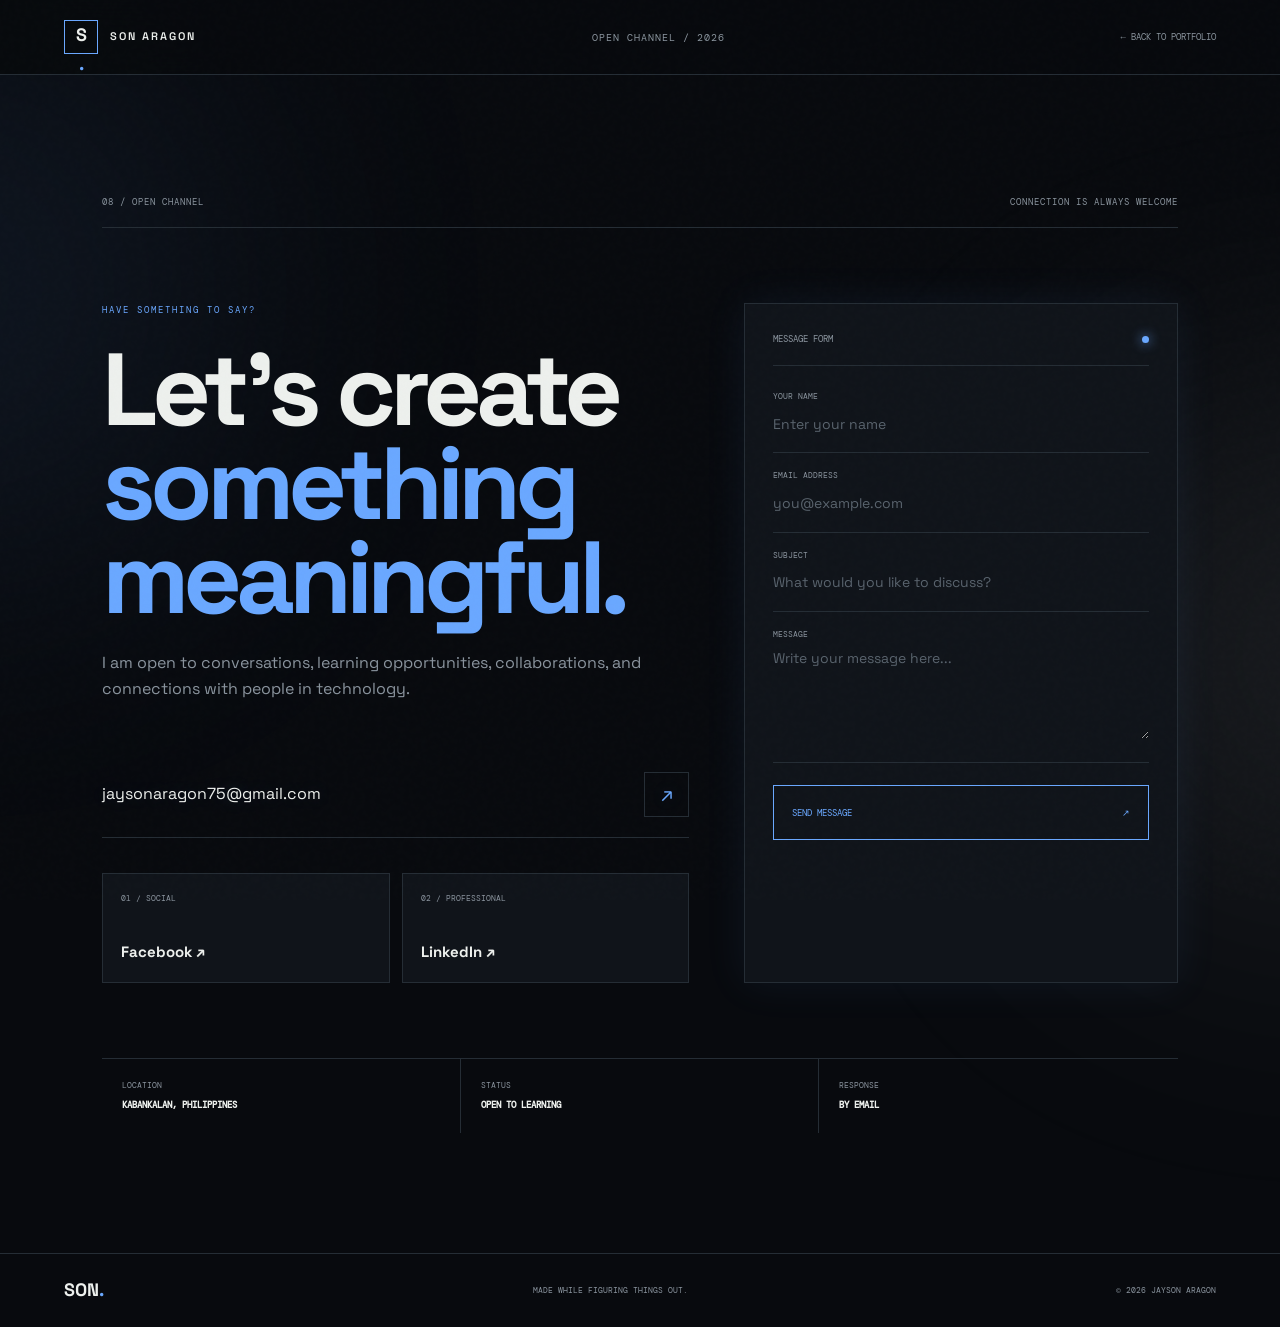
==== contack.html @ c33ff7e8 "adding contact file" ====
<!DOCTYPE html>
<html lang="en">
<head>
    <meta charset="UTF-8">
    <meta name="viewport" content="width=device-width, initial-scale=1.0">
    <meta name="theme-color" content="#080a0e">
    <meta name="description" content="Contact Jayson Aragon, a second-year BSIT student and aspiring developer.">
    <title>Contact Jayson Aragon</title>

    <link rel="stylesheet" href="assets/style.css">

    <link rel="preconnect" href="https://fonts.googleapis.com">
    <link rel="preconnect" href="https://fonts.gstatic.com" crossorigin>
    <link href="https://fonts.googleapis.com/css2?family=DM+Mono:wght@400;500&family=Space+Grotesk:wght@400;500;600;700&display=swap" rel="stylesheet">
</head>
<body>
    <div class="ambient ambient-a"></div>
    <div class="ambient ambient-b"></div>
    <div class="noise"></div>

    <header class="navigation">
        <a href="index.html" class="brand">
            <span class="brand-mark">S<span>.</span></span>
            <span class="brand-name">SON ARAGON</span>
        </a>

        <span class="nav-center">OPEN CHANNEL / 2026</span>

        <a href="index.html" class="back-link mono">← BACK TO PORTFOLIO</a>
    </header>

    <main>
        <section class="contact-page section-pad">
            <div class="contact-top mono">
                <span>08 / OPEN CHANNEL</span>
                <span>CONNECTION IS ALWAYS WELCOME</span>
            </div>

            <div class="contact-page-layout">
                <div class="contact-page-main">
                    <p class="mono contact-overline">HAVE SOMETHING TO SAY?</p>
                    <h1>Let's create<br><span>something meaningful.</span></h1>
                    <p class="contact-page-copy">
                        I am open to conversations, learning opportunities,
                        collaborations, and connections with people in technology.
                    </p>

                    <a href="mailto:jaysonaragon75@gmail.com" class="contact-cta">
                        <span>jaysonaragon75@gmail.com</span>
                        <span class="cta-arrow">↗</span>
                    </a>

                    <div class="contact-page-socials">
                        <a href="https://www.facebook.com/share/1QeDowEwrx/" target="_blank" rel="noopener noreferrer">
                            <span class="mono">01 / SOCIAL</span>
                            <strong>Facebook ↗</strong>
                        </a>
                        <a href="https://www.linkedin.com/in/jayson-aragon-613527451/" target="_blank" rel="noopener noreferrer">
                            <span class="mono">02 / PROFESSIONAL</span>
                            <strong>LinkedIn ↗</strong>
                        </a>
                    </div>
                </div>

                <form class="contact-form" action="mailto:jaysonaragon75@gmail.com" method="post" enctype="text/plain">
                    <div class="form-heading mono">
                        <span>MESSAGE FORM</span>
                        <span class="record-dot"></span>
                    </div>

                    <label>
                        <span class="mono">YOUR NAME</span>
                        <input type="text" name="name" placeholder="Enter your name" required>
                    </label>

                    <label>
                        <span class="mono">EMAIL ADDRESS</span>
                        <input type="email" name="email" placeholder="you@example.com" required>
                    </label>

                    <label>
                        <span class="mono">SUBJECT</span>
                        <input type="text" name="subject" placeholder="What would you like to discuss?">
                    </label>

                    <label>
                        <span class="mono">MESSAGE</span>
                        <textarea name="message" rows="5" placeholder="Write your message here..." required></textarea>
                    </label>

                    <button type="submit" class="form-submit">
                        <span>SEND MESSAGE</span>
                        <span>↗</span>
                    </button>
                </form>
            </div>

            <div class="contact-page-meta mono">
                <div>
                    <span>LOCATION</span>
                    <strong>KABANKALAN, PHILIPPINES</strong>
                </div>
                <div>
                    <span>STATUS</span>
                    <strong>OPEN TO LEARNING</strong>
                </div>
                <div>
                    <span>RESPONSE</span>
                    <strong>BY EMAIL</strong>
                </div>
            </div>
        </section>
    </main>

    <footer class="footer">
        <div class="footer-inner mono">
            <a href="index.html" class="footer-brand">SON<span>.</span></a>
            <span>MADE WHILE FIGURING THINGS OUT.</span>
            <span>© 2026 JAYSON ARAGON</span>
        </div>
    </footer>
</body>
</html>
---- assets/style.css ----
/* ==============================================
   SON / DIGITAL IDENTITY
   Unique editorial tech portfolio
================================================ */

:root {
    --bg: #080a0e;
    --surface: #10141a;
    --surface-2: #151b22;
    --white: #edf0ed;
    --muted: #8a949e;
    --line: #252d35;
    --accent: #6aa8ff;
    --blue: #edf0ed;
    --font: "Space Grotesk", sans-serif;
    --mono: "DM Mono", monospace;
}

* {
    margin: 0;
    padding: 0;
    box-sizing: border-box;
}

html {
    scroll-behavior: smooth;
    scroll-padding-top: 80px;
}

body {
    background: var(--bg);
    color: var(--white);
    font-family: var(--font);
    overflow-x: hidden;
    line-height: 1.6;
}

a {
    color: inherit;
    text-decoration: none;
}

img {
    display: block;
    width: 100%;
}

.mono {
    font-family: var(--mono);
}

::selection {
    background: var(--accent);
    color: var(--bg);
}

/* BACKGROUND */

.ambient {
    position: fixed;
    width: 400px;
    height: 400px;
    border-radius: 50%;
    filter: blur(150px);
    pointer-events: none;
    z-index: -2;
    opacity: .12;
    animation: ambient-drift 10s ease-in-out infinite alternate;
}

.ambient-a {
    background: var(--accent);
    top: 10%;
    left: -250px;
    box-shadow: 0 0 220px var(--accent);
}

.ambient-b {
    background: var(--blue);
    bottom: 5%;
    right: -250px;
    animation-delay: -5s;
    box-shadow: 0 0 220px var(--blue);
}

.noise {
    position: fixed;
    inset: 0;
    z-index: 100;
    pointer-events: none;
    opacity: .025;
    background-image: url("data:image/svg+xml,%3Csvg viewBox='0 0 180 180' xmlns='http://www.w3.org/2000/svg'%3E%3Cfilter id='n'%3E%3CfeTurbulence type='fractalNoise' baseFrequency='.9' numOctaves='3' stitchTiles='stitch'/%3E%3C/filter%3E%3Crect width='100%25' height='100%25' filter='url(%23n)' opacity='.6'/%3E%3C/svg%3E");
}

/* NAVIGATION */

.navigation {
    height: 75px;
    padding: 0 5%;
    display: flex;
    align-items: center;
    justify-content: space-between;
    border-bottom: 1px solid var(--line);
    position: sticky;
    top: 0;
    z-index: 50;
    background: rgba(8, 10, 14, .92);
    backdrop-filter: blur(18px);
}

.brand {
    display: flex;
    align-items: center;
    gap: 12px;
}

.brand-mark {
    width: 34px;
    height: 34px;
    border: 1px solid var(--accent);
    display: grid;
    place-items: center;
    font-weight: 700;
    font-size: 18px;
}

.brand-mark span,
.footer-brand span {
    color: var(--accent);
}

.brand-name {
    font-size: 11px;
    letter-spacing: 2px;
    font-weight: 600;
}

.nav-center {
    font: 10px var(--mono);
    letter-spacing: 1px;
    color: var(--muted);
}

#nav-toggle {
    display: none;
}

.menu-button {
    display: flex;
    align-items: center;
    gap: 12px;
    cursor: pointer;
    font: 10px var(--mono);
    letter-spacing: 1px;
}

.menu-lines {
    display: flex;
    flex-direction: column;
    gap: 5px;
}

.menu-lines i {
    display: block;
    width: 23px;
    height: 1px;
    background: var(--accent);
}

.menu {
    position: absolute;
    top: 74px;
    right: 5%;
    width: 240px;
    background: var(--surface);
    border: 1px solid var(--line);
    padding: 12px;
    display: flex;
    flex-direction: column;
    opacity: 0;
    visibility: hidden;
    transform: translateY(-10px);
    transition: .3s;
}

#nav-toggle:checked ~ .menu {
    opacity: 1;
    visibility: visible;
    transform: translateY(0);
}

.menu a {
    padding: 14px 10px;
    border-bottom: 1px solid var(--line);
    font-size: 13px;
    transition: .2s;
}

.menu a:last-child {
    border-bottom: 0;
}

.menu a:hover {
    color: var(--accent);
    padding-left: 18px;
}

.menu a span {
    font: 10px var(--mono);
    color: var(--accent);
    margin-right: 15px;
}

/* HERO */

.hero {
    padding: 50px 5% 25px;
    min-height: 750px;
    position: relative;
}

.hero-meta,
.hero-footer,
.section-top {
    display: flex;
    align-items: center;
    justify-content: space-between;
    color: var(--muted);
    font-size: 9px;
    letter-spacing: 1.4px;
}

.hero-meta span:last-child {
    color: var(--accent);
}

.hero-title-wrap {
    margin-top: 90px;
}

.hero-overline {
    font: 10px var(--mono);
    letter-spacing: 2px;
    color: var(--accent);
    margin-bottom: 25px;
}

.hero h1 {
    font-size: clamp(85px, 15vw, 205px);
    font-weight: 600;
    letter-spacing: -.105em;
    line-height: .76;
}

.hero h1 .surname {
    display: block;
    padding-left: 12%;
    color: #737d86;
}

.title-dot {
    color: var(--accent);
}

.hero-bottom-line {
    display: flex;
    align-items: flex-end;
    justify-content: space-between;
    margin-top: 45px;
    padding-left: 12%;
}

.hero-description {
    font-size: clamp(16px, 2vw, 23px);
    line-height: 1.5;
}

.hero-description span {
    color: var(--muted);
}

.explore-link {
    display: flex;
    align-items: center;
    gap: 12px;
    font: 9px var(--mono);
    letter-spacing: 1px;
    margin-right: 7%;
    transition: .3s;
}

.explore-link:hover {
    color: var(--accent);
}

.explore-circle {
    width: 45px;
    height: 45px;
    display: grid;
    place-items: center;
    border: 1px solid var(--accent);
    border-radius: 50%;
    color: var(--accent);
    font-size: 20px;
    transition: .3s;
    box-shadow: 0 0 18px rgba(106, 168, 255, .25);
}

.explore-link:hover .explore-circle {
    background: var(--accent);
    color: var(--bg);
    transform: rotate(45deg);
}

/* IDENTITY VISUAL */

.identity-layout {
    display: grid;
    grid-template-columns: 1.3fr .7fr;
    gap: 18px;
    margin-top: 85px;
}

.identity-image {
    height: 470px;
    position: relative;
    overflow: hidden;
    background: #171e24;
}

.identity-image img {
    width: 100%;
    height: 100%;
    object-fit: contain;
    object-position: 50% 50%;
    background: #171e24;
    filter: grayscale(100%);
    transition: .8s;
}

.identity-image:hover img {
    filter: grayscale(30%);
    transform: scale(1.03);
}

.image-overlay {
    position: absolute;
    inset: 0;
    background: linear-gradient(0deg, rgba(8, 10, 14, .55), transparent 50%);
    pointer-events: none;
}

.image-index {
    position: absolute;
    left: 20px;
    bottom: 20px;
    font-size: 9px;
    color: var(--accent);
}

.identity-side {
    position: relative;
    display: flex;
    flex-direction: column;
    justify-content: center;
    padding: 20px 30px;
    border: 1px solid var(--line);
    background: var(--surface);
    box-shadow: inset 0 0 60px rgba(106, 168, 255, .025), 0 0 35px rgba(106, 168, 255, .08);
}

.vertical-label {
    position: absolute;
    left: 10px;
    top: 50%;
    transform: translateY(-50%) rotate(180deg);
    writing-mode: vertical-rl;
    color: #4e5862;
    font-size: 8px;
    letter-spacing: 2px;
}

.identity-card {
    margin-left: 25px;
}

.identity-card-header,
.identity-card-footer {
    display: flex;
    justify-content: space-between;
    color: var(--muted);
    font-size: 9px;
    letter-spacing: 1px;
}

.record-dot {
    width: 7px;
    height: 7px;
    background: var(--accent);
    border-radius: 50%;
    box-shadow: 0 0 12px var(--accent);
}

.identity-card h2 {
    font-size: 75px;
    letter-spacing: -6px;
    line-height: 1;
    margin-top: 45px;
}

.identity-card h2 span {
    color: var(--accent);
}

.identity-fullname {
    font-size: 12px;
    color: var(--muted);
    margin-top: 5px;
}

.profile-badges {
    display: flex;
    flex-wrap: wrap;
    gap: 7px;
    margin-top: 18px;
}

.profile-badges span {
    display: inline-flex;
    align-items: center;
    gap: 7px;
    min-height: 25px;
    border: 1px solid var(--line);
    padding: 5px 8px;
    color: var(--muted);
    font-size: 8px;
}

.profile-badges span:first-child {
    color: var(--accent);
    border-color: rgba(106, 168, 255, .35);
}

.profile-badges i {
    width: 5px;
    height: 5px;
    border-radius: 50%;
    background: var(--accent);
    box-shadow: 0 0 9px var(--accent);
}

.identity-divider {
    height: 1px;
    background: var(--line);
    margin: 30px 0;
}

.identity-data {
    display: grid;
    gap: 18px;
}

.identity-data div {
    display: flex;
    flex-direction: column;
    gap: 5px;
}

.identity-data span {
    font-size: 9px;
    color: var(--muted);
}

.identity-data strong {
    font-size: 10px;
    color: var(--white);
    font-weight: 400;
}

.identity-card-footer {
    border-top: 1px solid var(--line);
    padding-top: 15px;
    margin-top: 30px;
    font-size: 8px;
}

.side-caption {
    position: absolute;
    bottom: 15px;
    right: 15px;
    color: #4e5862;
    font-size: 8px;
}

/* HERO FOOTER */

.hero-footer {
    margin-top: 25px;
    font-size: 8px;
}

.scroll-track {
    width: 100px;
    height: 1px;
    background: var(--line);
    position: relative;
}

.scroll-track i {
    position: absolute;
    width: 30%;
    height: 1px;
    background: var(--accent);
    animation: scan 3s infinite alternate;
}

/* MARQUEE */

.marquee {
    overflow: hidden;
    background: var(--accent);
    color: var(--bg);
    padding: 16px 0;
    transform: rotate(-1deg) scale(1.02);
    margin: 40px 0;
}

.marquee-track {
    white-space: nowrap;
    font-size: 12px;
    font-weight: 500;
    letter-spacing: 2px;
    animation: marquee 30s linear infinite;
}

.marquee-track b {
    padding: 0 35px;
}

/* SECTION GLOBAL */

.section-pad {
    padding: 120px 8%;
}

.section-top {
    border-bottom: 1px solid var(--line);
    padding-bottom: 18px;
    margin-bottom: 70px;
}

/* ABOUT */

.about-layout {
    display: grid;
    grid-template-columns: 1fr 1fr;
    gap: 90px;
}

.mini-label {
    font: 9px var(--mono);
    color: var(--accent);
    letter-spacing: 1.5px;
    margin-bottom: 30px;
}

.about-heading h2 {
    font-size: clamp(45px, 6vw, 85px);
    line-height: .98;
    letter-spacing: -4px;
    font-weight: 500;
}

.about-heading h2 span {
    color: var(--accent);
}

.about-content {
    padding-top: 10px;
}

.about-big {
    font-size: 22px;
    line-height: 1.5;
    margin-bottom: 25px;
}

.about-content > p:not(.about-big) {
    font-size: 13px;
    color: var(--muted);
    margin-bottom: 17px;
}

.about-facts {
    margin-top: 45px;
    border-top: 1px solid var(--line);
    display: grid;
    grid-template-columns: 1fr 1fr;
}

.fact {
    padding: 17px 0;
    border-bottom: 1px solid var(--line);
}

.fact:nth-child(odd) {
    padding-right: 15px;
}

.fact span {
    display: block;
    color: var(--muted);
    font-size: 9px;
    margin-bottom: 7px;
}

.fact strong {
    font-size: 12px;
    font-weight: 500;
}

.academic-focus {
    display: grid;
    grid-template-columns: 1fr 1fr;
    gap: 12px;
    margin-top: 22px;
}

.academic-focus div {
    min-height: 82px;
    display: flex;
    flex-direction: column;
    justify-content: space-between;
    border: 1px solid var(--line);
    background: rgba(106, 168, 255, .025);
    padding: 16px;
}

.academic-focus span {
    color: var(--muted);
    font-size: 8px;
}

.academic-focus strong {
    color: var(--accent);
    font-size: 9px;
    line-height: 1.6;
}

/* SKILLS */

.skills {
    background: #0d1116;
    border-block: 1px solid var(--line);
}

.skills-intro {
    display: flex;
    align-items: flex-end;
    justify-content: space-between;
    margin-bottom: 65px;
}

.skills-intro h2 {
    font-size: clamp(45px, 6vw, 85px);
    line-height: .95;
    letter-spacing: -4px;
}

.skills-intro h2 span {
    color: var(--accent);
}

.skills-intro > p {
    color: var(--muted);
    font-size: 12px;
    text-align: right;
}

.skill-list {
    border-top: 1px solid var(--line);
}

.skill-row {
    display: grid;
    grid-template-columns: 60px 1fr 200px 30px;
    align-items: center;
    padding: 25px 5px;
    border-bottom: 1px solid var(--line);
    transition: .3s;
}

.skill-row:hover {
    background: rgba(198, 255, 77, .03);
    padding-left: 20px;
    padding-right: 20px;
}

.skill-no,
.skill-type {
    font-size: 9px;
    color: var(--muted);
}

.skill-row h3 {
    font-size: 30px;
    font-weight: 500;
    letter-spacing: -1px;
}

.skill-symbol {
    color: var(--accent);
    font-size: 18px;
    text-align: right;
    transition: .3s;
}

.skill-row:hover .skill-symbol {
    transform: rotate(45deg);
}

.tool-strip {
    margin-top: 60px;
}

.tool-title {
    display: block;
    color: var(--muted);
    font-size: 9px;
    margin-bottom: 20px;
}

.tool-chips {
    display: flex;
    flex-wrap: wrap;
    gap: 8px;
}

.tool-chips span {
    border: 1px solid var(--line);
    padding: 11px 16px;
    font: 9px var(--mono);
    color: #b3bdc6;
    transition: .2s;
}

.tool-chips span:hover {
    color: var(--accent);
    border-color: var(--accent);
}

/* INTERESTS */

.interests-heading {
    font-size: clamp(45px, 6vw, 80px);
    letter-spacing: -4px;
    line-height: .98;
    margin-bottom: 65px;
}

.interests-heading span {
    color: #69747e;
}

.interests-layout {
    display: grid;
    grid-template-columns: 1fr 1fr;
    gap: 20px;
}

.interest-feature {
    border: 1px solid var(--line);
    background: var(--surface);
    padding: 20px;
}

.feature-no,
.interest-no {
    color: var(--muted);
    font-size: 9px;
}

.feature-graphic {
    height: 310px;
    display: flex;
    flex-direction: column;
    align-items: center;
    justify-content: center;
    margin: 20px 0;
    position: relative;
    overflow: hidden;
}

.graphic-book {
    background: #171d1c;
}

.graphic-book::before,
.graphic-book::after {
    content: "";
    position: absolute;
    width: 180px;
    height: 250px;
    border: 1px solid rgba(198, 255, 77, .2);
    transform: rotate(25deg);
}

.graphic-book::after {
    transform: rotate(-25deg);
}

.graphic-big {
    font-size: 65px;
    font-weight: 700;
    letter-spacing: -5px;
    color: var(--accent);
    z-index: 1;
}

.graphic-small {
    font-size: 8px;
    letter-spacing: 2px;
    z-index: 1;
    margin-top: 5px;
}

.interest-feature-info h3 {
    font-size: 24px;
    margin-bottom: 5px;
}

.interest-feature-info p,
.interest-item p {
    font-size: 11px;
    color: var(--muted);
}

.interest-stack {
    display: flex;
    flex-direction: column;
    gap: 12px;
}

.interest-item {
    display: grid;
    grid-template-columns: 35px 100px 1fr;
    gap: 15px;
    align-items: center;
    background: var(--surface);
    border: 1px solid var(--line);
    padding: 15px;
    flex: 1;
    transition: .3s;
}

.interest-item:hover {
    border-color: var(--accent);
}

.interest-graphic {
    height: 85px;
    display: grid;
    place-items: center;
    position: relative;
    overflow: hidden;
}

.music-graphic {
    background: #17182a;
}

.music-graphic > span {
    font-size: 35px;
    color: #a5a5ff;
    z-index: 1;
}

.music-bars {
    position: absolute;
    bottom: 12px;
    display: flex;
    gap: 3px;
    align-items: center;
}

.music-bars i {
    width: 3px;
    height: 9px;
    background: #a5a5ff;
    animation: equalize .7s infinite alternate ease-in-out;
}

.music-bars i:nth-child(2),
.music-bars i:nth-child(5) {
    height: 18px;
    animation-delay: .2s;
}

.music-bars i:nth-child(3) {
    height: 25px;
    animation-delay: .4s;
}

.music-bars i:nth-child(4) {
    height: 13px;
    animation-delay: .1s;
}

.sport-graphic {
    background: #14241d;
    color: #7cf2a2;
}

.sport-graphic span {
    font-size: 45px;
}

.puzzle-graphic {
    background: #252016;
    color: #ffc777;
}

.puzzle-graphic span {
    font-size: 38px;
}

.interest-item h3 {
    font-size: 15px;
    margin-bottom: 3px;
}

.interests-note {
    border-top: 1px solid var(--line);
    padding-top: 20px;
    margin-top: 25px;
    color: var(--muted);
    font-size: 9px;
    letter-spacing: 1px;
}

/* PROJECTS */

.projects {
    background: #0d1116;
    border-block: 1px solid var(--line);
}

.project-content {
    display: grid;
    grid-template-columns: 1fr 1fr;
    gap: 40px;
    align-items: center;
}

.project-counter {
    font-size: 9px;
    color: var(--accent);
}

.project-left h2 {
    font-size: clamp(48px, 6vw, 80px);
    letter-spacing: -4px;
    line-height: .98;
    margin: 35px 0 25px;
}

.project-left h2 span {
    color: #66717a;
}

.project-left p {
    font-size: 13px;
    color: var(--muted);
    max-width: 430px;
}

.project-orbit {
    height: 370px;
    position: relative;
    display: grid;
    place-items: center;
}

.orbit-ring {
    border: 1px solid rgba(198, 255, 77, .2);
    border-radius: 50%;
    position: absolute;
}

.ring-1 {
    width: 180px;
    height: 180px;
}

.ring-2 {
    width: 260px;
    height: 260px;
    border-style: dashed;
    animation: rotate 35s linear infinite;
}

.ring-3 {
    width: 340px;
    height: 340px;
    opacity: .5;
}

.orbit-center {
    width: 90px;
    height: 90px;
    display: grid;
    place-items: center;
    background: var(--accent);
    color: var(--bg);
    font-size: 27px;
    font-weight: 700;
    z-index: 2;
}

.orbit-label {
    position: absolute;
    color: var(--accent);
    font-size: 9px;
    letter-spacing: 1px;
    background: var(--bg);
    padding: 8px;
}

.orbit-label-a {
    top: 35px;
    left: 25%;
}

.orbit-label-b {
    right: 5%;
    bottom: 85px;
}

.orbit-label-c {
    bottom: 15px;
    left: 23%;
}

.project-bottom {
    display: flex;
    justify-content: space-between;
    border-top: 1px solid var(--line);
    padding-top: 20px;
    color: var(--muted);
    font-size: 9px;
}

/* DIRECTION */

.direction-title {
    font-size: clamp(50px, 7vw, 90px);
    letter-spacing: -4px;
    line-height: .95;
    margin-bottom: 60px;
}

.direction-title span {
    color: var(--accent);
}

.direction-cards {
    display: grid;
    grid-template-columns: 1fr 1fr;
    gap: 15px;
}

.direction-card {
    background: var(--surface);
    border: 1px solid var(--line);
    padding: 30px;
    transition: .3s;
}

.direction-card:hover {
    border-color: var(--accent);
    transform: translateY(-4px);
}

.direction-index {
    font-size: 9px;
    color: var(--muted);
}

.direction-icon {
    font-size: 45px;
    color: var(--accent);
    margin: 35px 0 20px;
}

.direction-card h3 {
    font-size: 23px;
    margin-bottom: 12px;
}

.direction-card p {
    color: var(--muted);
    font-size: 12px;
    max-width: 380px;
    min-height: 55px;
}

.direction-footer {
    display: flex;
    justify-content: space-between;
    border-top: 1px solid var(--line);
    margin-top: 30px;
    padding-top: 15px;
    font-size: 9px;
    color: var(--muted);
}

.direction-footer span:last-child {
    color: var(--accent);
}

/* NEXT LEARNING */

.learning-next {
    margin-top: 80px;
    border: 1px solid var(--line);
    display: grid;
    grid-template-columns: 1.3fr 1fr 1fr;
    background: var(--surface);
}

.learning-next-text {
    padding: 30px;
}

.learning-next-text > span {
    font-size: 9px;
    color: var(--accent);
}

.learning-next-text h3 {
    font-size: 25px;
    margin: 20px 0 5px;
}

.learning-next-text p {
    font-size: 11px;
    color: var(--muted);
}

.next-language {
    padding: 30px 20px;
    border-left: 1px solid var(--line);
    display: flex;
    flex-direction: column;
    justify-content: center;
}

.language-index {
    color: var(--accent);
    font: 9px var(--mono);
}

.next-language h4 {
    font-size: 25px;
    margin: 10px 0;
}

.language-purpose {
    font: 8px var(--mono);
    color: var(--muted);
    letter-spacing: 1px;
}

/* GOALS */

.goals-section {
    background: #0d1116;
    border-top: 1px solid var(--line);
}

.goals-layout {
    display: grid;
    grid-template-columns: 1fr 1fr;
    gap: 60px;
}

.goals-layout h2 {
    font-size: clamp(50px, 7vw, 90px);
    line-height: .92;
    letter-spacing: -4px;
}

.goals-layout h2 span {
    color: var(--accent);
}

.goals-statement {
    font-size: 20px;
    line-height: 1.7;
    margin-bottom: 40px;
}

.goals-list {
    border-top: 1px solid var(--line);
}

.goals-list div {
    padding: 17px 0;
    border-bottom: 1px solid var(--line);
    font-size: 12px;
}

.goals-list span {
    color: var(--accent);
    font: 9px var(--mono);
    margin-right: 18px;
}

.mission-quote {
    border-block: 1px solid var(--line);
    margin-top: 90px;
    padding: 35px 0;
}

.mission-quote > span {
    font-size: 9px;
    color: var(--accent);
}

.mission-quote p {
    font-size: clamp(20px, 3vw, 35px);
    line-height: 1.5;
    margin-top: 20px;
    color: #b8c0c7;
}

/* CONTACT */

.contact {
    padding-bottom: 70px;
}

.contact-top {
    display: flex;
    justify-content: space-between;
    border-bottom: 1px solid var(--line);
    padding-bottom: 18px;
    color: var(--muted);
    font-size: 9px;
    letter-spacing: 1px;
}

.contact-main {
    padding: 100px 0;
}

.contact-overline {
    color: var(--accent);
    font-size: 9px;
    letter-spacing: 2px;
    margin-bottom: 25px;
}

.contact-main h2 {
    font-size: clamp(70px, 11vw, 150px);
    line-height: .85;
    letter-spacing: -8px;
    font-weight: 500;
}

.contact-main h2 span {
    color: var(--accent);
}

.contact-cta {
    display: flex;
    align-items: center;
    justify-content: space-between;
    gap: 20px;
    width: min(600px, 100%);
    margin-top: 50px;
    border-bottom: 1px solid var(--line);
    padding: 20px 0;
    font-size: 16px;
    transition: .3s;
    text-shadow: 0 0 18px rgba(106, 168, 255, .2);
}

.contact-cta:hover {
    color: var(--accent);
    border-color: var(--accent);
}

.cta-arrow {
    width: 45px;
    height: 45px;
    border: 1px solid var(--line);
    display: grid;
    place-items: center;
    font-size: 20px;
    color: var(--accent);
    transition: .3s;
}

.contact-cta:hover .cta-arrow {
    background: var(--accent);
    color: var(--bg);
}

.contact-bottom {
    border-top: 1px solid var(--line);
    padding-top: 25px;
    display: flex;
    justify-content: space-between;
    align-items: flex-end;
    gap: 25px;
}

.contact-location {
    display: flex;
    flex-direction: column;
    gap: 8px;
    font-size: 9px;
}

.contact-location span {
    color: var(--muted);
}

.contact-location strong {
    font-weight: 400;
}

.contact-socials {
    display: flex;
    gap: 25px;
    flex-wrap: wrap;
}

.contact-socials a {
    font: 9px var(--mono);
    color: var(--muted);
    transition: .3s;
}

.contact-socials a:hover {
    color: var(--accent);
}

/* SKILLS PAGE */

.skills-page-heading {
    padding: 75px 0 55px;
}

.skills-page-heading h1 {
    font-size: clamp(60px, 8vw, 110px);
    line-height: .92;
    letter-spacing: -6px;
}

.skills-page-heading h1 span {
    color: var(--accent);
}

.skills-page-heading > p:last-child {
    max-width: 620px;
    color: var(--muted);
    font-size: 15px;
    margin-top: 25px;
}

.skill-record-grid {
    display: grid;
    grid-template-columns: repeat(3, 1fr);
    gap: 12px;
}

.skill-record {
    min-height: 270px;
    display: flex;
    flex-direction: column;
    border: 1px solid var(--line);
    background: var(--surface);
    padding: 22px;
    transition: .3s;
}

.skill-record:hover {
    border-color: var(--accent);
    transform: translateY(-4px);
    box-shadow: 0 12px 35px rgba(106, 168, 255, .07);
}

.skill-record-top {
    display: flex;
    justify-content: space-between;
    color: var(--muted);
    font-size: 8px;
}

.skill-record h2 {
    font-size: 38px;
    margin-top: 35px;
}

.skill-record p {
    min-height: 70px;
    color: var(--muted);
    font-size: 12px;
    margin: 8px 0 18px;
}

.skill-progress {
    height: 2px;
    background: var(--line);
    margin-top: auto;
}

.skill-progress span {
    display: block;
    height: 100%;
    background: var(--accent);
    box-shadow: 0 0 10px var(--accent);
}

.skill-status {
    color: var(--accent);
    font-size: 8px;
    margin-top: 10px;
}

.skills-page-link {
    display: flex;
    align-items: center;
    justify-content: space-between;
    border-top: 1px solid var(--line);
    border-bottom: 1px solid var(--line);
    color: var(--accent);
    font-size: 9px;
    padding: 18px 0;
    margin: -35px 0 55px;
}

.tool-stack {
    display: grid;
    grid-template-columns: 1fr 1fr;
    gap: 40px;
    border-top: 1px solid var(--line);
    margin-top: 90px;
    padding-top: 45px;
}

.tool-stack-heading h2 {
    font-size: clamp(45px, 6vw, 75px);
    line-height: .95;
    letter-spacing: -4px;
}

.tool-stack-heading h2 span {
    color: var(--accent);
}

.tool-stack-list {
    border-top: 1px solid var(--line);
}

.tool-stack-list div {
    min-height: 68px;
    display: grid;
    grid-template-columns: 45px 1fr auto;
    align-items: center;
    border-bottom: 1px solid var(--line);
}

.tool-stack-list div > span {
    color: var(--accent);
    font-size: 9px;
}

.tool-stack-list strong {
    font-size: 13px;
}

.tool-stack-list small {
    color: var(--muted);
    font-size: 8px;
}

.skills-learning-next {
    margin-top: 70px;
}

/* CONTACT PAGE */

.contact-page {
    min-height: calc(100vh - 75px);
}

.back-link {
    font-size: 9px;
    color: var(--muted);
    transition: .3s;
}

.back-link:hover {
    color: var(--accent);
}

.contact-page-layout {
    display: grid;
    grid-template-columns: 1.15fr .85fr;
    gap: 55px;
    padding: 75px 0;
}

.contact-page-main h1 {
    font-size: clamp(55px, 8vw, 110px);
    line-height: .92;
    letter-spacing: -6px;
}

.contact-page-main h1 span {
    color: var(--accent);
}

.contact-page-copy {
    max-width: 550px;
    color: var(--muted);
    font-size: 16px;
    margin-top: 25px;
}

.contact-page-socials {
    display: grid;
    grid-template-columns: 1fr 1fr;
    gap: 12px;
    margin-top: 35px;
}

.contact-page-socials a {
    min-height: 110px;
    display: flex;
    flex-direction: column;
    justify-content: space-between;
    border: 1px solid var(--line);
    background: var(--surface);
    padding: 18px;
    transition: .3s;
}

.contact-page-socials a:hover {
    border-color: var(--accent);
    transform: translateY(-3px);
}

.contact-page-socials a span {
    color: var(--muted);
    font-size: 8px;
}

.contact-page-socials a strong {
    font-size: 15px;
}

.contact-form {
    border: 1px solid var(--line);
    background: var(--surface);
    padding: 28px;
    box-shadow: 0 0 40px rgba(106, 168, 255, .08);
}

.form-heading {
    display: flex;
    align-items: center;
    justify-content: space-between;
    color: var(--muted);
    font-size: 9px;
    border-bottom: 1px solid var(--line);
    padding-bottom: 18px;
    margin-bottom: 8px;
}

.contact-form label {
    display: block;
    border-bottom: 1px solid var(--line);
    padding: 16px 0;
}

.contact-form label span {
    display: block;
    color: var(--muted);
    font-size: 8px;
    margin-bottom: 8px;
}

.contact-form input,
.contact-form textarea {
    width: 100%;
    border: 0;
    outline: 0;
    background: transparent;
    color: var(--white);
    font-family: var(--font);
    font-size: 14px;
    resize: vertical;
}

.contact-form input::placeholder,
.contact-form textarea::placeholder {
    color: #59636d;
}

.contact-form input:focus,
.contact-form textarea:focus {
    box-shadow: inset 0 -1px var(--accent);
}

.form-submit {
    width: 100%;
    min-height: 55px;
    border: 1px solid var(--accent);
    background: transparent;
    color: var(--accent);
    display: flex;
    align-items: center;
    justify-content: space-between;
    padding: 0 18px;
    margin-top: 22px;
    font: 9px var(--mono);
    cursor: pointer;
    transition: .3s;
}

.form-submit:hover {
    background: var(--accent);
    color: var(--bg);
    box-shadow: 0 0 25px rgba(106, 168, 255, .25);
}

.contact-page-meta {
    display: grid;
    grid-template-columns: repeat(3, 1fr);
    border-top: 1px solid var(--line);
}

.contact-page-meta div {
    display: flex;
    flex-direction: column;
    gap: 7px;
    border-right: 1px solid var(--line);
    padding: 20px;
}

.contact-page-meta div:last-child {
    border-right: 0;
}

.contact-page-meta span {
    color: var(--muted);
    font-size: 8px;
}

.contact-page-meta strong {
    font-size: 9px;
}

/* FOOTER */

.footer {
    border-top: 1px solid var(--line);
    padding: 22px 5%;
}

.footer-inner {
    display: flex;
    align-items: center;
    justify-content: space-between;
    gap: 20px;
    font-size: 8px;
    color: var(--muted);
}

.footer-brand {
    font-family: var(--font);
    font-size: 18px;
    font-weight: 700;
    color: var(--white);
}

/* ANIMATIONS */

@keyframes ambient-drift {
    from {
        transform: translate3d(-20px, -10px, 0) scale(.95);
    }
    to {
        transform: translate3d(35px, 25px, 0) scale(1.08);
    }
}

@keyframes marquee {
    from {
        transform: translateX(0);
    }
    to {
        transform: translateX(-50%);
    }
}

@keyframes scan {
    from {
        left: 0;
    }
    to {
        left: 70%;
    }
}

@keyframes rotate {
    from {
        transform: rotate(0deg);
    }
    to {
        transform: rotate(360deg);
    }
}

@keyframes equalize {
    from {
        transform: scaleY(.4);
    }
    to {
        transform: scaleY(1.5);
    }
}

/* TABLET */

@media (max-width: 1000px) {
    .section-pad {
        padding: 90px 5%;
    }

    .hero h1 {
        font-size: 15vw;
    }

    .about-layout {
        gap: 45px;
    }

    .identity-layout {
        grid-template-columns: 1fr 1fr;
    }

    .identity-image {
        height: 400px;
    }

    .identity-side {
        padding: 20px;
    }

    .identity-card {
        margin-left: 18px;
    }

    .identity-card h2 {
        font-size: 60px;
    }

    .interests-layout {
        gap: 12px;
    }

    .interest-item {
        grid-template-columns: 25px 75px 1fr;
        gap: 10px;
        padding: 10px;
    }

    .interest-graphic {
        height: 70px;
    }

    .learning-next {
        grid-template-columns: 1fr 1fr;
    }

    .learning-next-text {
        grid-column: 1 / -1;
    }

    .next-language:nth-child(2) {
        border-left: 0;
    }
}

/* MOBILE */

@media (max-width: 700px) {
    .navigation {
        height: 65px;
    }

    .nav-center {
        display: none;
    }

    .menu {
        top: 64px;
        right: 0;
        width: 100%;
        border-left: 0;
        border-right: 0;
    }

    .hero {
        padding: 35px 5% 20px;
    }

    .hero-meta {
        font-size: 8px;
    }

    .hero-title-wrap {
        margin-top: 80px;
    }

    .hero-overline {
        font-size: 8px;
    }

    .hero h1 {
        font-size: clamp(75px, 17vw, 130px);
        letter-spacing: -.09em;
    }

    .hero h1 .surname {
        padding-left: 5%;
    }

    .hero-bottom-line {
        padding-left: 5%;
        margin-top: 30px;
        align-items: flex-start;
    }

    .hero-description {
        font-size: 15px;
    }

    .explore-link {
        margin: 0;
    }

    .explore-circle {
        width: 38px;
        height: 38px;
    }

    .identity-layout {
        grid-template-columns: 1fr;
        margin-top: 60px;
    }

    .identity-image {
        height: 430px;
    }

    .identity-image img {
        object-fit: contain;
        object-position: 50% 50%;
    }

    .identity-side {
        min-height: 370px;
        padding: 35px;
    }

    .identity-card {
        margin-left: 20px;
        max-width: 330px;
    }

    .identity-card h2 {
        font-size: 65px;
        margin-top: 25px;
    }

    .identity-data {
        gap: 14px;
    }

    .side-caption {
        display: none;
    }

    .hero-footer {
        margin-top: 25px;
    }

    .section-pad {
        padding: 85px 5%;
    }

    .section-top {
        font-size: 8px;
        gap: 15px;
        margin-bottom: 50px;
    }

    .section-top span:last-child {
        text-align: right;
    }

    .about-layout {
        grid-template-columns: 1fr;
        gap: 40px;
    }

    .about-heading h2 {
        font-size: 65px;
    }

    .about-big {
        font-size: 19px;
    }

    .skills-intro {
        display: block;
    }

    .skills-intro h2 {
        font-size: 65px;
    }

    .skills-intro > p {
        text-align: left;
        margin-top: 25px;
    }

    .skill-row {
        grid-template-columns: 40px 1fr 110px 20px;
        gap: 5px;
        padding: 22px 0;
    }

    .skill-row h3 {
        font-size: 23px;
    }

    .skill-type {
        font-size: 8px;
    }

    .interests-heading {
        font-size: 55px;
    }

    .interests-layout {
        grid-template-columns: 1fr;
    }

    .feature-graphic {
        height: 240px;
    }

    .interest-stack {
        gap: 10px;
    }

    .interest-item {
        grid-template-columns: 25px 85px 1fr;
        padding: 12px;
        min-height: 100px;
    }

    .interest-item h3 {
        font-size: 14px;
    }

    .interest-item p {
        font-size: 10px;
    }

    .project-content {
        grid-template-columns: 1fr;
    }

    .project-left h2 {
        font-size: 65px;
    }

    .project-orbit {
        height: 320px;
    }

    .ring-3 {
        width: 280px;
        height: 280px;
    }

    .ring-2 {
        width: 220px;
        height: 220px;
    }

    .ring-1 {
        width: 150px;
        height: 150px;
    }

    .project-bottom {
        gap: 15px;
        font-size: 8px;
    }

    .direction-title {
        font-size: 65px;
    }

    .direction-cards {
        grid-template-columns: 1fr;
    }

    .direction-card p {
        min-height: auto;
    }

    .learning-next {
        grid-template-columns: 1fr;
    }

    .learning-next-text {
        grid-column: auto;
    }

    .next-language {
        border-left: 0;
        border-top: 1px solid var(--line);
        padding: 25px;
    }

    .goals-layout {
        grid-template-columns: 1fr;
        gap: 40px;
    }

    .goals-layout h2 {
        font-size: 65px;
    }

    .goals-statement {
        font-size: 18px;
    }

    .mission-quote {
        margin-top: 60px;
    }

    .contact-main {
        padding: 75px 0;
    }

    .contact-main h2 {
        font-size: 17vw;
        letter-spacing: -.09em;
    }

    .contact-cta {
        font-size: 13px;
    }

    .contact-bottom {
        flex-direction: column;
        align-items: flex-start;
    }

    .footer-inner {
        flex-direction: column;
        align-items: flex-start;
        gap: 10px;
    }

    .skill-record-grid {
        grid-template-columns: 1fr;
    }

    .tool-stack {
        grid-template-columns: 1fr;
    }

    .skills-page-heading h1 {
        font-size: 58px;
        letter-spacing: -4px;
    }

    .contact-page-layout {
        grid-template-columns: 1fr;
        gap: 35px;
        padding: 55px 0;
    }

    .contact-page-main h1 {
        font-size: 58px;
        letter-spacing: -4px;
    }

    .contact-page-socials,
    .contact-page-meta {
        grid-template-columns: 1fr;
    }

    .contact-page-meta div {
        border-right: 0;
        border-bottom: 1px solid var(--line);
    }

    .contact-page-meta div:last-child {
        border-bottom: 0;
    }
}

/* SMALL MOBILE */

@media (max-width: 400px) {
    .brand-name {
        font-size: 9px;
    }

    .hero h1 {
        font-size: 72px;
    }

    .hero-bottom-line {
        flex-direction: column;
        gap: 25px;
    }

    .identity-image {
        height: 340px;
    }

    .identity-side {
        padding: 25px;
    }

    .about-heading h2,
    .skills-intro h2,
    .project-left h2,
    .direction-title,
    .goals-layout h2 {
        font-size: 52px;
    }

    .about-facts,
    .academic-focus {
        grid-template-columns: 1fr;
    }

    .skill-row {
        grid-template-columns: 30px 1fr 80px 15px;
    }

    .skill-row h3 {
        font-size: 20px;
    }

    .skill-type {
        font-size: 7px;
    }

    .interests-heading {
        font-size: 45px;
    }

    .interest-item {
        grid-template-columns: 20px 65px 1fr;
        gap: 8px;
    }

    .interest-graphic {
        height: 60px;
    }

    .contact-main h2 {
        font-size: 64px;
    }

    .contact-socials {
        gap: 15px;
    }
}

/* ACCESSIBILITY */

@media (prefers-reduced-motion: reduce) {
    *,
    *::before,
    *::after {
        animation-duration: .01ms !important;
        animation-iteration-count: 1 !important;
        scroll-behavior: auto !important;
    }
}
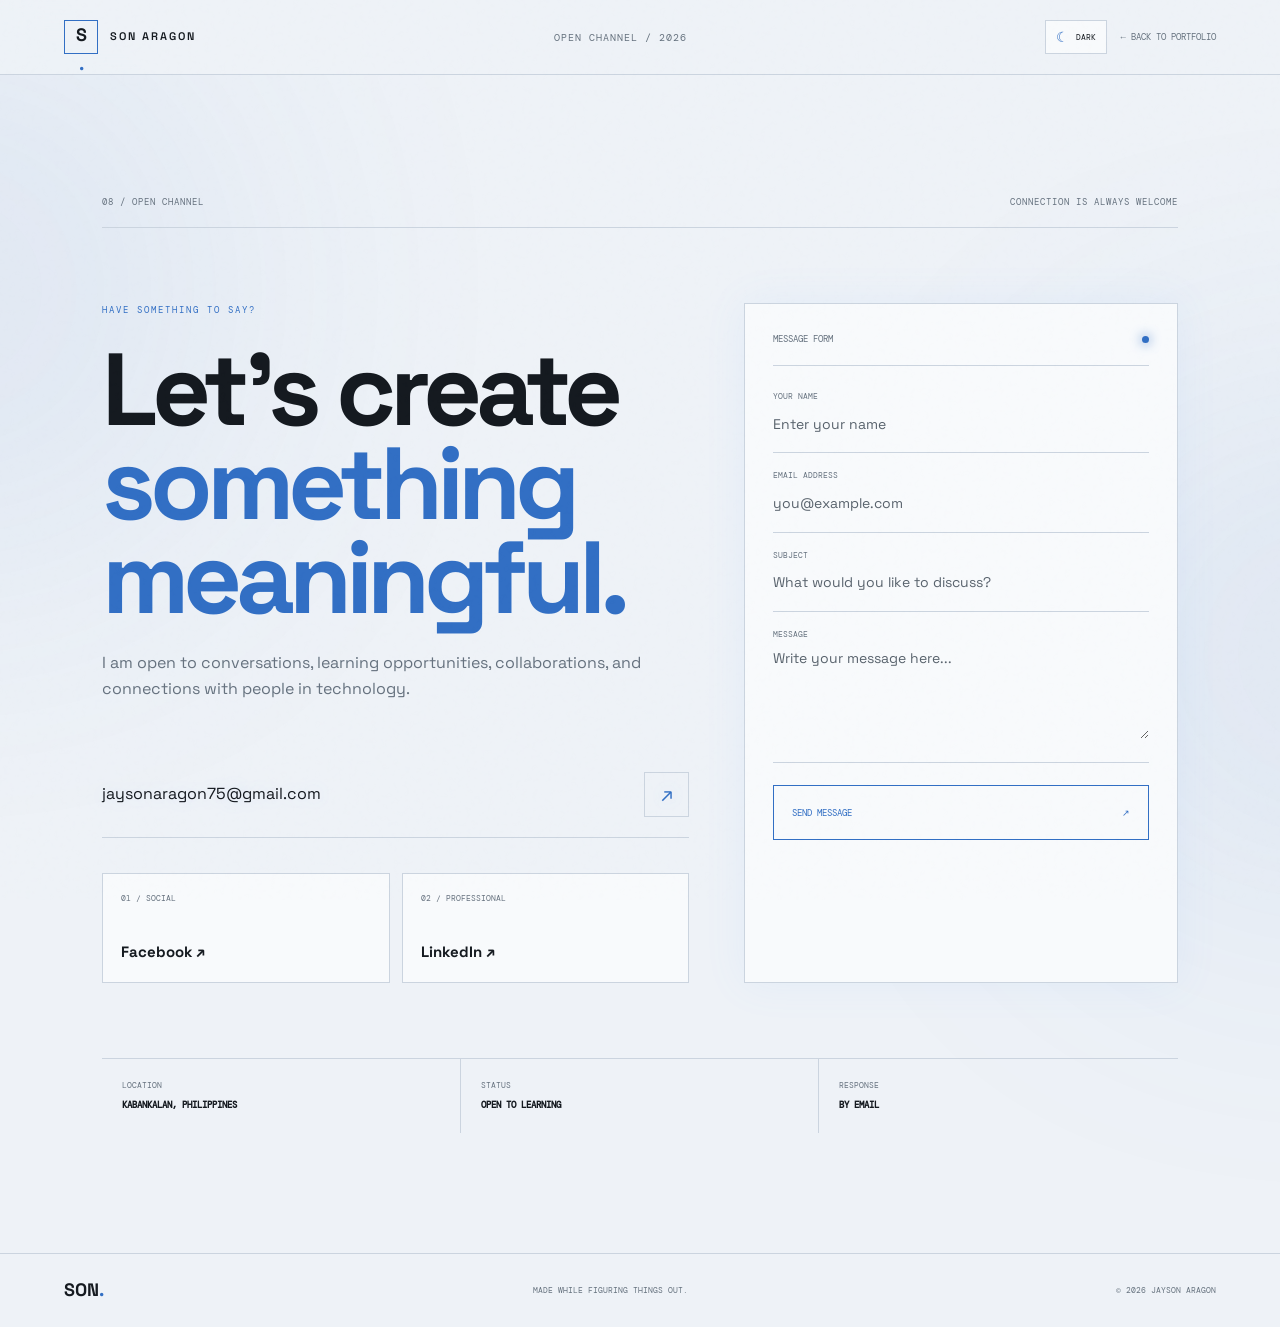
==== commit d82613b0: "adding a dark mood and ligth mood" ====
--- a/contack.html
+++ b/contack.html
@@ -26,7 +26,13 @@
 
         <span class="nav-center">OPEN CHANNEL / 2026</span>
 
-        <a href="index.html" class="back-link mono">← BACK TO PORTFOLIO</a>
+        <div class="nav-actions">
+            <button type="button" class="theme-toggle" aria-label="Switch theme">
+                <span class="theme-icon">☀</span>
+                <span class="theme-text mono">LIGHT</span>
+            </button>
+            <a href="index.html" class="back-link mono">← BACK TO PORTFOLIO</a>
+        </div>
     </header>
 
     <main>
@@ -119,5 +125,7 @@
             <span>© 2026 JAYSON ARAGON</span>
         </div>
     </footer>
+
+    <script src="assets/theme.js"></script>
 </body>
 </html>
--- a/assets/style.css
+++ b/assets/style.css
@@ -17,6 +17,17 @@
     --mono: "DM Mono", monospace;
 }
 
+:root[data-theme="light"] {
+    --bg: #eef2f7;
+    --surface: #f8fafc;
+    --surface-2: #e5ebf2;
+    --white: #151a20;
+    --muted: #66727f;
+    --line: #cbd4df;
+    --accent: #326fc4;
+    --blue: #326fc4;
+}
+
 * {
     margin: 0;
     padding: 0;
@@ -212,10 +223,62 @@
     margin-right: 15px;
 }
 
+/* THEME TOGGLE */
+
+.nav-actions {
+    display: flex;
+    align-items: center;
+    gap: 14px;
+}
+
+.theme-toggle {
+    min-height: 34px;
+    display: inline-flex;
+    align-items: center;
+    gap: 7px;
+    border: 1px solid var(--line);
+    background: var(--surface);
+    color: var(--white);
+    padding: 0 10px;
+    cursor: pointer;
+    transition: .25s;
+}
+
+.theme-toggle:hover {
+    border-color: var(--accent);
+    color: var(--accent);
+}
+
+.theme-icon {
+    color: var(--accent);
+    font-size: 14px;
+    line-height: 1;
+}
+
+.theme-text {
+    font-size: 8px;
+}
+
+:root[data-theme="light"] .navigation,
+:root[data-theme="light"] .footer {
+    background: rgba(238, 242, 247, .92);
+}
+
+:root[data-theme="light"] .noise {
+    opacity: .012;
+}
+
+:root[data-theme="light"] .marquee {
+    background: var(--accent);
+    color: #fff;
+}
+
 /* HERO */
 
 .hero {
-    padding: 50px 5% 25px;
+    max-width: 1240px;
+    margin: 0 auto;
+    padding: 40px 5% 25px;
     min-height: 750px;
     position: relative;
 }
@@ -236,7 +299,9 @@
 }
 
 .hero-title-wrap {
-    margin-top: 90px;
+    max-width: 1120px;
+    margin: 55px auto 0;
+    text-align: left;
 }
 
 .hero-overline {
@@ -254,8 +319,8 @@
 }
 
 .hero h1 .surname {
-    display: block;
-    padding-left: 12%;
+    display: inline;
+    padding-left: 0;
     color: #737d86;
 }
 
@@ -264,11 +329,13 @@
 }
 
 .hero-bottom-line {
-    display: flex;
-    align-items: flex-end;
-    justify-content: space-between;
-    margin-top: 45px;
-    padding-left: 12%;
+    max-width: none;
+    display: grid;
+    grid-template-columns: minmax(0, 1fr) auto;
+    align-items: end;
+    margin: 28px 0 0;
+    padding-left: 0;
+    text-align: left;
 }
 
 .hero-description {
@@ -286,7 +353,7 @@
     gap: 12px;
     font: 9px var(--mono);
     letter-spacing: 1px;
-    margin-right: 7%;
+    margin-right: 0;
     transition: .3s;
 }
 
@@ -316,17 +383,19 @@
 /* IDENTITY VISUAL */
 
 .identity-layout {
-    display: grid;
-    grid-template-columns: 1.3fr .7fr;
-    gap: 18px;
-    margin-top: 85px;
+    max-width: 1120px;
+    display: grid;
+    grid-template-columns: 0.9fr 1.1fr;
+    gap: 12px;
+    margin: 42px auto 0;
 }
 
 .identity-image {
-    height: 470px;
+    height: 390px;
     position: relative;
     overflow: hidden;
     background: #171e24;
+    border: 1px solid var(--line);
 }
 
 .identity-image img {
@@ -360,6 +429,7 @@
 }
 
 .identity-side {
+    min-height: 390px;
     position: relative;
     display: flex;
     flex-direction: column;
@@ -403,7 +473,7 @@
 }
 
 .identity-card h2 {
-    font-size: 75px;
+    font-size: 58px;
     letter-spacing: -6px;
     line-height: 1;
     margin-top: 45px;
@@ -453,12 +523,13 @@
 .identity-divider {
     height: 1px;
     background: var(--line);
-    margin: 30px 0;
+    margin: 20px 0;
 }
 
 .identity-data {
     display: grid;
-    gap: 18px;
+    grid-template-columns: repeat(2, minmax(0, 1fr));
+    gap: 12px 18px;
 }
 
 .identity-data div {
@@ -1373,49 +1444,54 @@
 
 .skill-record-grid {
     display: grid;
-    grid-template-columns: repeat(3, 1fr);
-    gap: 12px;
+    grid-template-columns: 1fr;
+    border-top: 1px solid var(--line);
 }
 
 .skill-record {
-    min-height: 270px;
-    display: flex;
-    flex-direction: column;
-    border: 1px solid var(--line);
+    min-height: 118px;
+    display: grid;
+    grid-template-columns: 55px 130px 150px minmax(220px, 1fr) 170px 155px;
+    align-items: center;
+    gap: 18px;
+    border-bottom: 1px solid var(--line);
     background: var(--surface);
-    padding: 22px;
+    padding: 18px 20px;
     transition: .3s;
 }
 
 .skill-record:hover {
-    border-color: var(--accent);
-    transform: translateY(-4px);
-    box-shadow: 0 12px 35px rgba(106, 168, 255, .07);
-}
-
-.skill-record-top {
-    display: flex;
-    justify-content: space-between;
+    background: rgba(106, 168, 255, .035);
+    border-bottom-color: var(--accent);
+    padding-left: 30px;
+}
+
+.skill-row-number,
+.skill-row-category {
     color: var(--muted);
     font-size: 8px;
 }
 
+.skill-row-category {
+    color: var(--accent);
+}
+
 .skill-record h2 {
-    font-size: 38px;
-    margin-top: 35px;
+    font-size: 30px;
+    margin: 0;
 }
 
 .skill-record p {
-    min-height: 70px;
+    min-height: 0;
     color: var(--muted);
     font-size: 12px;
-    margin: 8px 0 18px;
+    margin: 0;
 }
 
 .skill-progress {
     height: 2px;
     background: var(--line);
-    margin-top: auto;
+    margin: 0;
 }
 
 .skill-progress span {
@@ -1428,7 +1504,8 @@
 .skill-status {
     color: var(--accent);
     font-size: 8px;
-    margin-top: 10px;
+    text-align: right;
+    margin: 0;
 }
 
 .skills-page-link {
@@ -2089,6 +2166,31 @@
         grid-template-columns: 1fr;
     }
 
+    .skill-record {
+        min-height: 0;
+        grid-template-columns: 38px 95px 1fr;
+        gap: 12px;
+        padding: 18px 12px;
+    }
+
+    .skill-record:hover {
+        padding-left: 18px;
+    }
+
+    .skill-record p,
+    .skill-progress,
+    .skill-status {
+        grid-column: 1 / -1;
+    }
+
+    .skill-record p {
+        min-height: auto;
+    }
+
+    .skill-status {
+        text-align: left;
+    }
+
     .tool-stack {
         grid-template-columns: 1fr;
     }
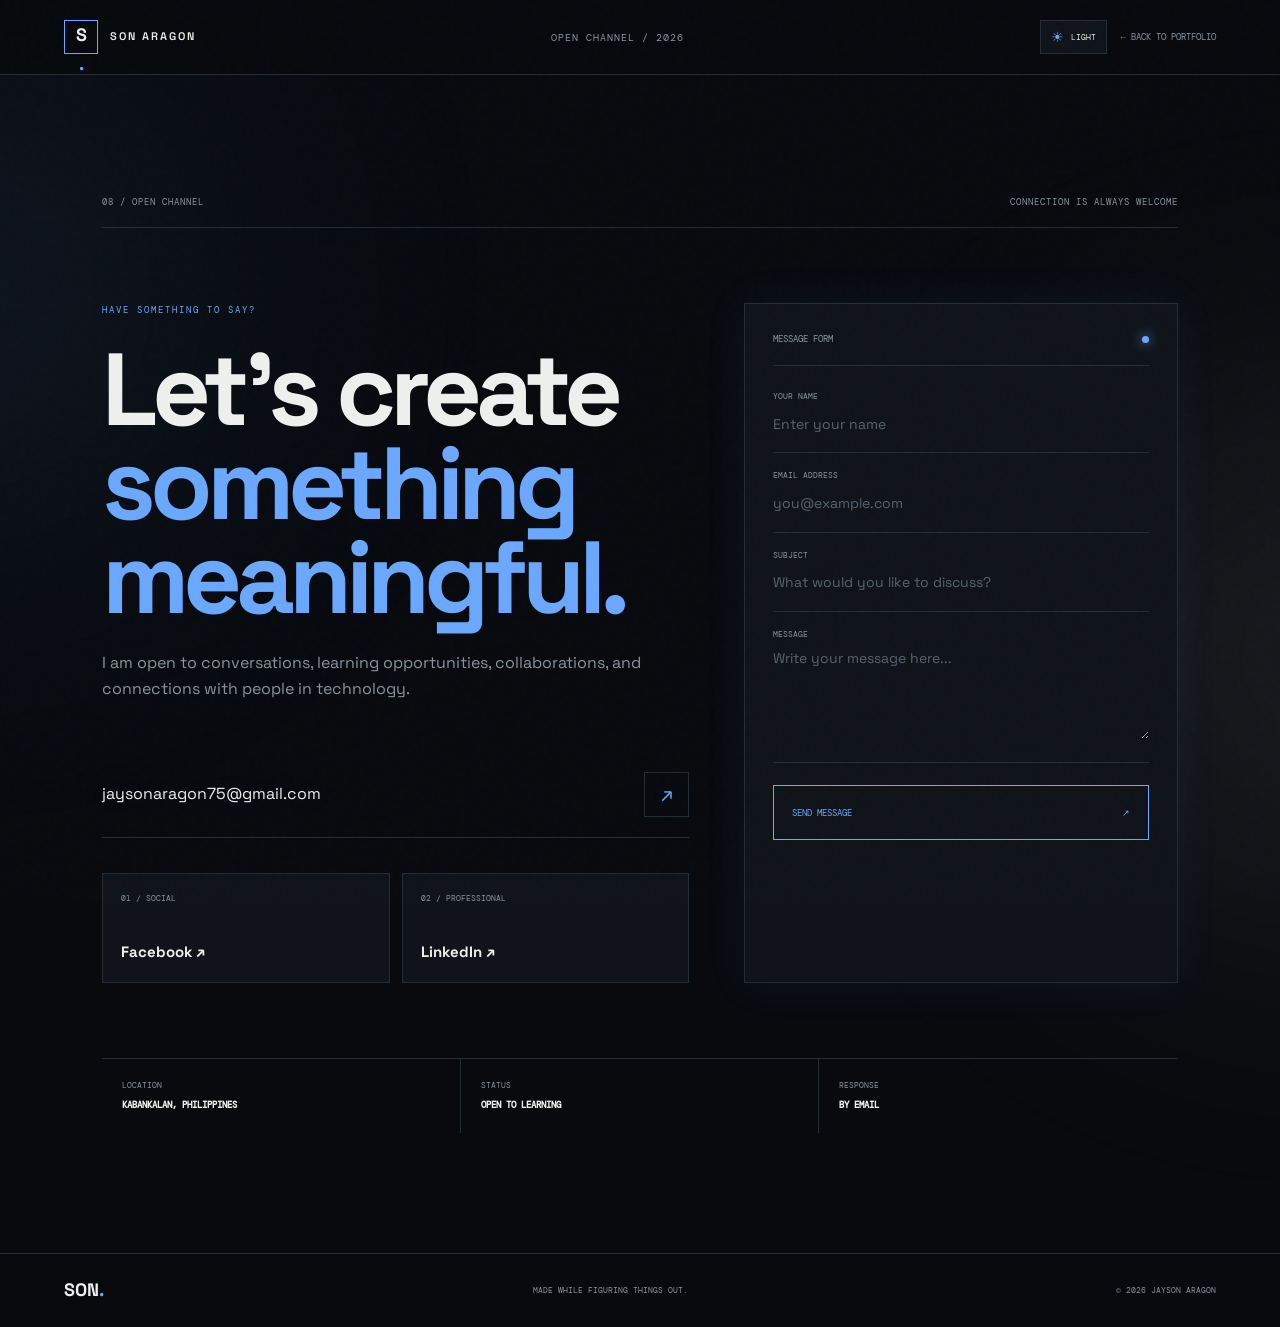
==== commit 9dcb9016: "improving the layout" ====
--- a/contack.html
+++ b/contack.html
@@ -7,6 +7,8 @@
     <meta name="description" content="Contact Jayson Aragon, a second-year BSIT student and aspiring developer.">
     <title>Contact Jayson Aragon</title>
 
+    <link rel="icon" type="image/png" href="assets/img/image.png">
+    <link rel="apple-touch-icon" href="assets/img/image.png">
     <link rel="stylesheet" href="assets/style.css">
 
     <link rel="preconnect" href="https://fonts.googleapis.com">
@@ -14,6 +16,7 @@
     <link href="https://fonts.googleapis.com/css2?family=DM+Mono:wght@400;500&family=Space+Grotesk:wght@400;500;600;700&display=swap" rel="stylesheet">
 </head>
 <body>
+    <input type="checkbox" id="theme-toggle" class="theme-toggle-input" aria-label="Toggle light mode">
     <div class="ambient ambient-a"></div>
     <div class="ambient ambient-b"></div>
     <div class="noise"></div>
@@ -27,10 +30,12 @@
         <span class="nav-center">OPEN CHANNEL / 2026</span>
 
         <div class="nav-actions">
-            <button type="button" class="theme-toggle" aria-label="Switch theme">
-                <span class="theme-icon">☀</span>
-                <span class="theme-text mono">LIGHT</span>
-            </button>
+            <label for="theme-toggle" class="theme-toggle">
+                <span class="theme-icon theme-icon-dark">☀</span>
+                <span class="theme-icon theme-icon-light">☾</span>
+                <span class="theme-text theme-text-dark mono">LIGHT</span>
+                <span class="theme-text theme-text-light mono">DARK</span>
+            </label>
             <a href="index.html" class="back-link mono">← BACK TO PORTFOLIO</a>
         </div>
     </header>
@@ -126,6 +131,5 @@
         </div>
     </footer>
 
-    <script src="assets/theme.js"></script>
 </body>
 </html>
--- a/assets/style.css
+++ b/assets/style.css
@@ -17,7 +17,7 @@
     --mono: "DM Mono", monospace;
 }
 
-:root[data-theme="light"] {
+body:has(.theme-toggle-input:checked) {
     --bg: #eef2f7;
     --surface: #f8fafc;
     --surface-2: #e5ebf2;
@@ -229,6 +229,12 @@
     display: flex;
     align-items: center;
     gap: 14px;
+}
+
+.theme-toggle-input {
+    position: fixed;
+    opacity: 0;
+    pointer-events: none;
 }
 
 .theme-toggle {
@@ -259,16 +265,31 @@
     font-size: 8px;
 }
 
-:root[data-theme="light"] .navigation,
-:root[data-theme="light"] .footer {
+.theme-icon-light,
+.theme-text-light {
+    display: none;
+}
+
+body:has(.theme-toggle-input:checked) .theme-icon-dark,
+body:has(.theme-toggle-input:checked) .theme-text-dark {
+    display: none;
+}
+
+body:has(.theme-toggle-input:checked) .theme-icon-light,
+body:has(.theme-toggle-input:checked) .theme-text-light {
+    display: inline;
+}
+
+body:has(.theme-toggle-input:checked) .navigation,
+body:has(.theme-toggle-input:checked) .footer {
     background: rgba(238, 242, 247, .92);
 }
 
-:root[data-theme="light"] .noise {
+body:has(.theme-toggle-input:checked) .noise {
     opacity: .012;
 }
 
-:root[data-theme="light"] .marquee {
+body:has(.theme-toggle-input:checked) .marquee {
     background: var(--accent);
     color: #fff;
 }
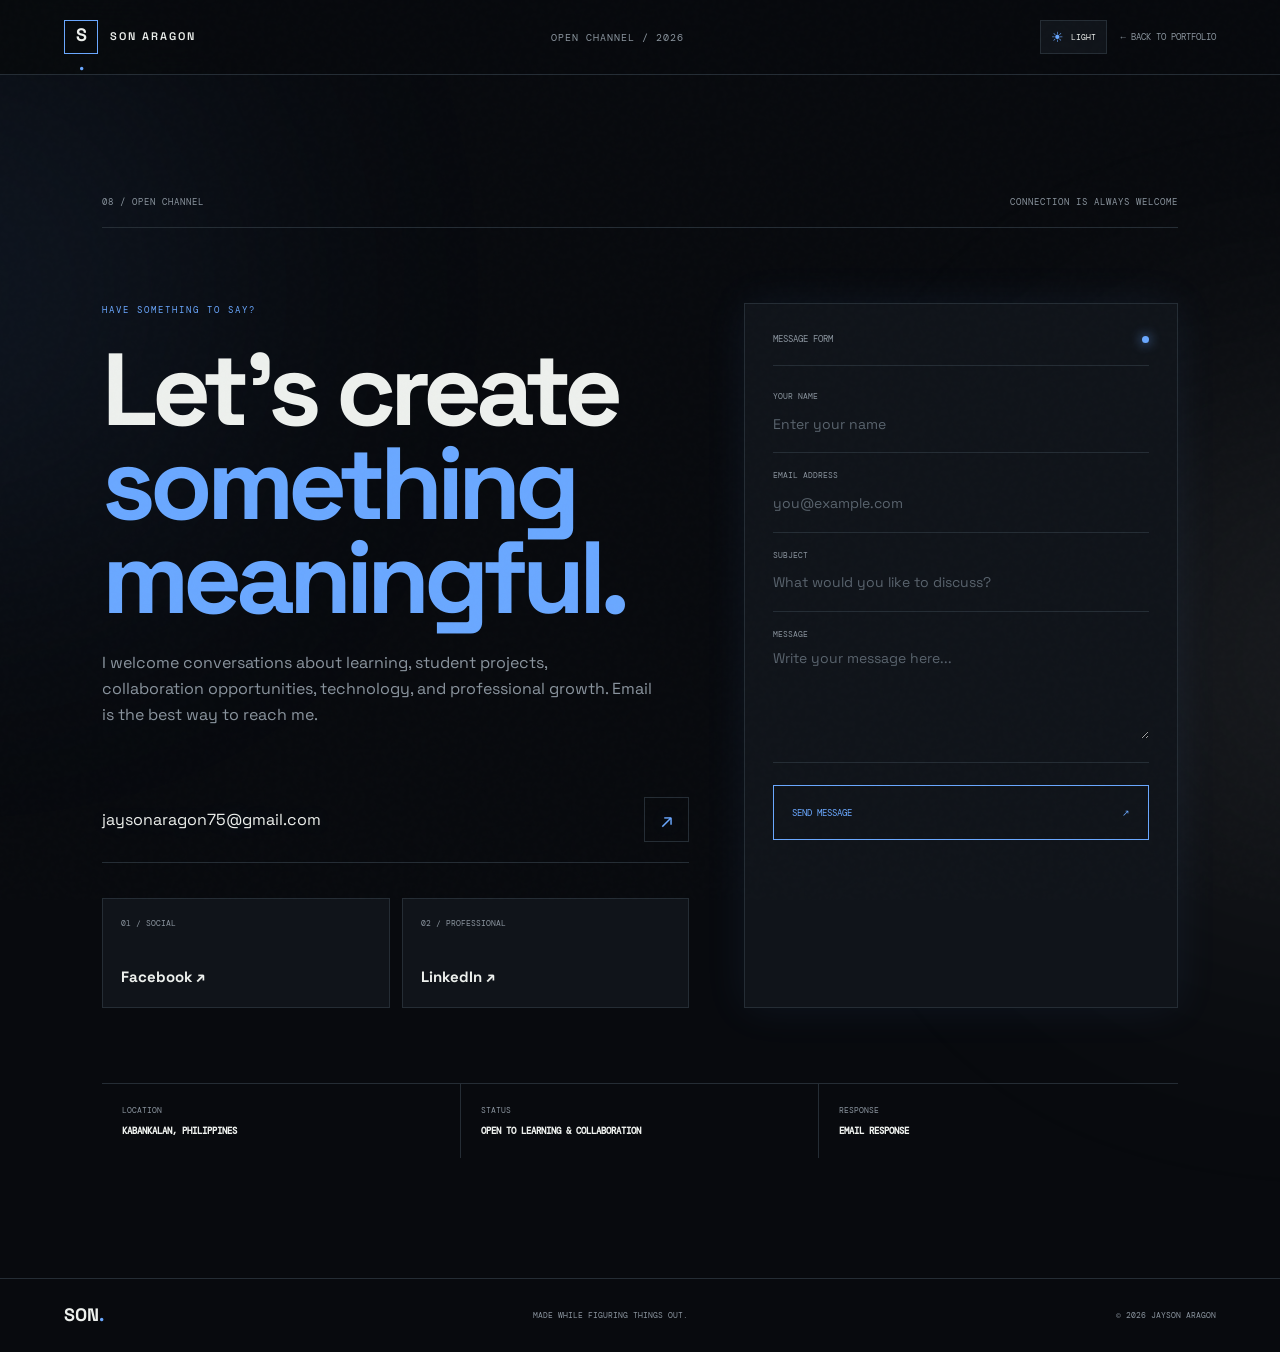
==== commit 129c64f0: "Improve portfolio information" ====
--- a/contack.html
+++ b/contack.html
@@ -52,8 +52,9 @@
                     <p class="mono contact-overline">HAVE SOMETHING TO SAY?</p>
                     <h1>Let's create<br><span>something meaningful.</span></h1>
                     <p class="contact-page-copy">
-                        I am open to conversations, learning opportunities,
-                        collaborations, and connections with people in technology.
+                        I welcome conversations about learning, student projects,
+                        collaboration opportunities, technology, and professional growth.
+                        Email is the best way to reach me.
                     </p>
 
                     <a href="mailto:jaysonaragon75@gmail.com" class="contact-cta">
@@ -113,11 +114,11 @@
                 </div>
                 <div>
                     <span>STATUS</span>
-                    <strong>OPEN TO LEARNING</strong>
+                    <strong>OPEN TO LEARNING & COLLABORATION</strong>
                 </div>
                 <div>
                     <span>RESPONSE</span>
-                    <strong>BY EMAIL</strong>
+                    <strong>EMAIL RESPONSE</strong>
                 </div>
             </div>
         </section>
